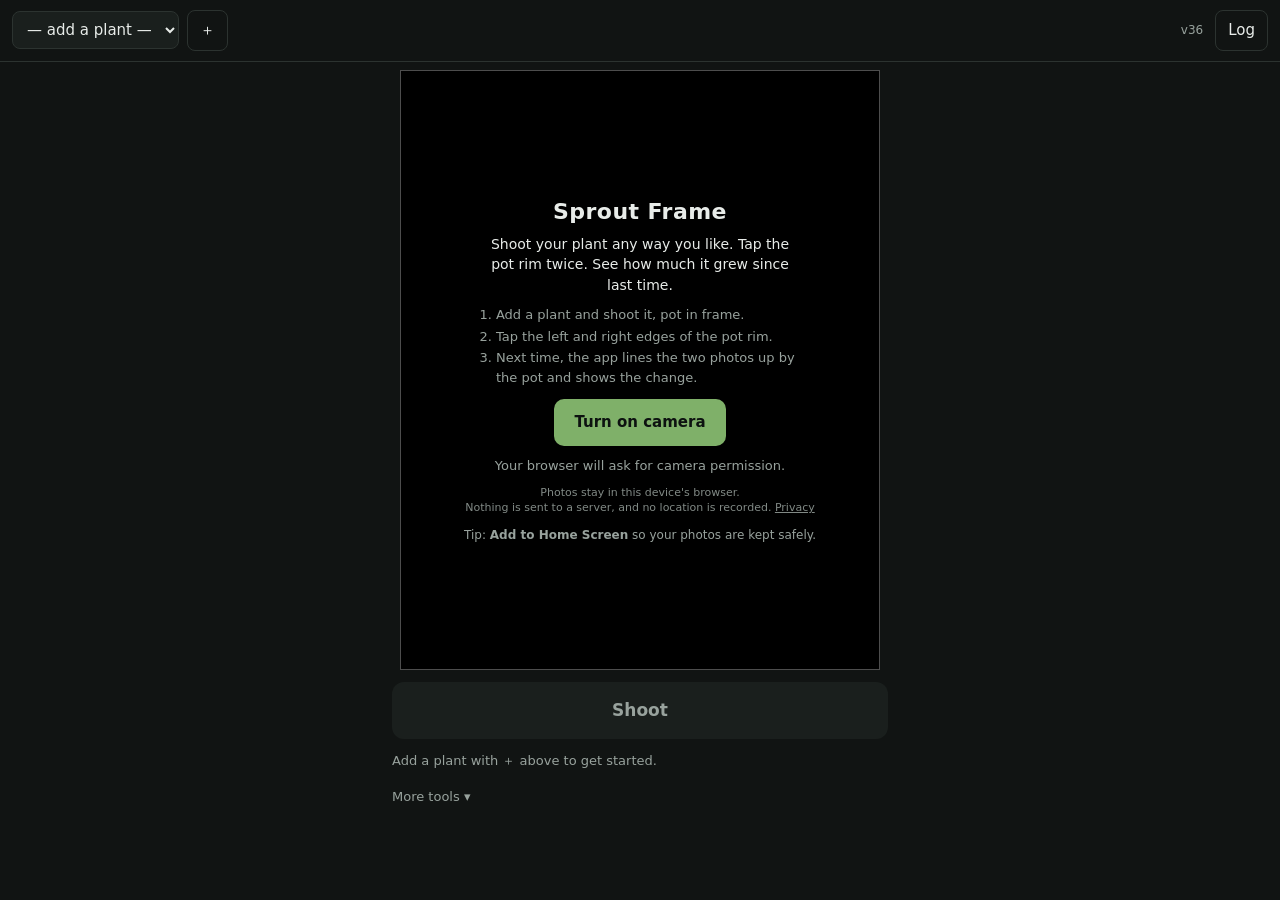
==== index.html @ 45820dde "deploy v36" ====
<!doctype html>
<html lang="en">
<head>
<meta charset="utf-8">
<meta name="viewport" content="width=device-width, initial-scale=1, viewport-fit=cover">
<meta name="theme-color" content="#111413">
<title>Sprout Frame — See your plant grow</title>
<meta name="description" content="Shoot your plant any way you like, tap the pot rim twice, and see how much it grew since last time. Photos stay in your browser.">
<link rel="stylesheet" href="style.css">
<link rel="manifest" href="manifest.webmanifest">
<link rel="icon" href="icons/favicon-32.png" sizes="32x32" type="image/png">
<link rel="apple-touch-icon" href="icons/apple-touch-icon.png">
<meta name="apple-mobile-web-app-capable" content="yes">
<meta name="apple-mobile-web-app-status-bar-style" content="black-translucent">
<meta name="apple-mobile-web-app-title" content="Sprout Frame">
</head>
<body>

<!-- 옛 주소(workers.dev)에서만 보이는 이사 안내. 사진은 주소(오리진)마다 따로 저장되므로 옛 주소에서 내보내야 한다. -->
<div id="moved" class="moved" hidden>
  Ghost Cam is now <b>Sprout Frame</b> at <a href="https://altair-research.github.io/sprout-frame/">altair-research.github.io/sprout-frame</a>.
  Your photos here don't move by themselves — open <b>Log → Export all (ZIP)</b> first.
</div>
<header class="bar">
  <select id="plantSelect" aria-label="Choose plant"></select>
  <button id="addPlant" class="ghost-btn" title="Add plant">＋</button>
  <span class="spacer"></span>
  <!-- 버전은 항상 보이는 헤더에. 첫 화면 소개 안에 넣었더니 무대가 작은 폰에서 위가 잘려 안 보였다(2026-09-17). -->
  <span id="ver" class="ver"></span>
  <button id="galleryBtn" class="ghost-btn">Log</button>
</header>

<main id="camera">
  <!-- 컷 목록. 기본은 하나(Side). 더 필요하면 ＋. 고른 컷을 한 번 더 누르면 이름 바꾸기/빼기. -->
  <div id="views" class="views"></div>
  <div id="stage" class="stage">
    <video id="video" playsinline autoplay muted></video>
    <img id="ghost" alt="" hidden>
    <div id="grid" class="grid" hidden></div>
    <svg id="liveRim" class="msvg live" viewBox="0 0 1280 1600" preserveAspectRatio="none" hidden></svg>
    <div id="match" class="match" hidden></div>
    <div id="tilt" class="tilt" hidden></div>
    <div id="flash" class="flash"></div>
    <div id="stageMsg" class="stage-msg">
      <!-- 처음 여는 사람은 이게 뭔지, 왜 카메라가 필요한지를 여기서 읽고 버튼을 누른다.
           별도 랜딩 페이지를 만들지 않는다 — 파일·캐시 목록·PWA 시작 URL이 늘어날 뿐이고,
           설명은 버튼 위 몇 줄이면 충분하다. 카메라가 켜지면 이 블록은 사라진다. -->
      <div class="intro" id="intro">
        <h1>Sprout Frame</h1>
        <p class="lead">Shoot your plant any way you like. Tap the pot rim twice. See how much it grew since last time.</p>
        <ol class="steps">
          <li>Add a plant and shoot it, pot in frame.</li>
          <li>Tap the left and right edges of the pot rim.</li>
          <li>Next time, the app lines the two photos up by the pot and shows the change.</li>
        </ol>
      </div>
      <button id="startBtn" class="primary">Turn on camera</button>
      <p class="hint" id="introHint">Your browser will ask for camera permission.</p>
      <p class="privacy" id="introPrivacy">Photos stay in this device's browser.<br>Nothing is sent to a server, and no location is recorded.
        <a href="privacy.html">Privacy</a></p>
      <!-- 아이폰 사파리는 홈 화면에 설치하지 않은 사이트의 저장 데이터를 7일 뒤 지울 수 있다. 사진이 전부 브라우저 안에
           있으므로, 설치 안내는 기능 설명이 아니라 데이터 보호다. 이미 설치해 연 경우(standalone)는 숨긴다. -->
      <p class="hint install-tip" id="installTip">Tip: <b>Add to Home Screen</b> so your photos are kept safely.</p>
    </div>
  </div>

  <div class="controls">
    <button id="shutter" class="shutter" disabled>Shoot</button>
    <p id="status" class="status"></p>
    <!-- 매번 쓰는 건 식물·카메라·Shoot 셋뿐이다. 나머지는 접어 둔다 — "너무 복잡하다"(2026-09-23 실사용). -->
    <button id="moreBtn" class="more">More tools ▾</button>
    <div id="adv" class="adv" hidden>
      <label class="row">
        <span>Ghost <b id="opacityVal">40%</b></span>
        <input id="opacity" type="range" min="0" max="100" value="40">
      </label>
      <div class="row btns">
        <button id="autoBtn" class="chip">Auto-shoot: on</button>
        <button id="ghostBtn" class="chip on">Ghost: on</button>
        <button id="modeBtn" class="chip" data-mode="normal">Mode: Overlay</button>
        <button id="gridBtn" class="chip">Grid on</button>
        <button id="flipBtn" class="chip">Flip camera</button>
        <button id="restartBtn" class="chip">Restart camera</button>
        <!-- 쓰지 않는 빈 요소. v32 이하의 옛 JS가 캐시에서 나와 이 새 HTML과 섞이는 첫 실행에 멈추지 않게 남겨 둔다
             (v33부터 페이지도 캐시 우선이라 이런 섞임은 다시 안 생긴다). v35쯤 지워도 된다. -->
        <input id="ghostFile" type="file" hidden>
      </div>
    </div>
  </div>
</main>

<!-- 촬영 직후. 여기서 화분 테두리 양끝을 탭한다 — 이게 이 앱의 핵심 동작이다(PROJECT.md §9).
     꼭대기까지 탭하면 키가 나온다. 탭 없이 Save도 된다(그 사진은 비교에서 빠진다). -->
<section id="review" class="sheet" hidden>
  <div id="reviewStage" class="stage">
    <img id="reviewImg" alt="Just taken">
    <img id="reviewGhost" alt="" hidden>
    <svg id="reviewSvg" class="msvg" viewBox="0 0 1280 1600"></svg>
    <div id="reviewLayer" class="mark"></div>
  </div>
  <p id="reviewHint" class="hint"></p>
  <div class="row btns">
    <button id="compareBtn" class="chip">Ghost</button>
    <button id="rimUndo" class="chip" disabled>Undo tap</button>
    <button id="shareBtn" class="chip">Share</button>
    <button id="retakeBtn" class="chip">Retake</button>
    <button id="saveBtn" class="primary">Save</button>
  </div>
</section>

<!-- 지난 사진과 비교. 지난 사진을 화분 크기·위치·기울기에 맞춰 변형해 지금 사진 위에 놓고, 슬라이더로 가른다. -->
<section id="compare" class="sheet" hidden>
  <div class="bar">
    <h2 id="compareTitle">Then vs now</h2>
    <span class="spacer"></span>
    <button id="compareClose" class="ghost-btn">Close</button>
  </div>
  <div id="compareStage" class="stage">
    <img id="compareNow" alt="Now">
    <img id="compareThen" alt="Then">
    <div id="wipeLine" class="wipe-line"></div>
    <span id="labelThen" class="tag left"></span>
    <span id="labelNow" class="tag right"></span>
  </div>
  <label class="row">
    <span>Wipe</span>
    <input id="wipe" type="range" min="0" max="100" value="50">
  </label>
  <p id="compareInfo" class="hint"></p>
  <div class="row btns">
    <button id="compareMode" class="chip">Mode: Wipe</button>
    <button id="angleBtn" class="chip">Fix angle (2 more taps)</button>
    <button id="alignedBtn" class="chip">Save now-photo in then-frame</button>
  </div>
</section>

<section id="gallery" class="sheet" hidden>
  <div class="bar">
    <h2 id="galleryTitle">Log</h2>
    <span class="spacer"></span>
    <button id="galleryClose" class="ghost-btn">Close</button>
  </div>
  <div id="galleryViews" class="views"></div>
  <div class="row btns">
    <button id="stripBtn" class="chip">Side by side (JPEG)</button>
    <button id="exportAll" class="chip">Export all (ZIP)</button>
    <button id="importBtn" class="chip">Import (ZIP)</button>
    <input id="importFile" type="file" accept=".zip,application/zip" hidden>
    <button id="potBtn" class="chip">Pot: — cm</button>
    <label class="chip check"><input id="autoSave" type="checkbox"> Also download each shot</label>
  </div>
  <p id="storageInfo" class="hint"></p>
  <div id="growth" class="growth" hidden></div>
  <div id="shots" class="shots"></div>
</section>

<!-- 지난 사진의 테두리·꼭대기를 나중에 (다시) 찍는 화면. -->
<section id="measure" class="sheet" hidden>
  <div class="bar">
    <h2 id="measureTitle">Mark pot rim</h2>
    <span class="spacer"></span>
    <button id="measureClose" class="ghost-btn">Cancel</button>
  </div>
  <div id="measureStage" class="stage">
    <img id="measureImg" alt="">
    <svg id="measureSvg" class="msvg" viewBox="0 0 1280 1600"></svg>
    <div id="measureLayer" class="mark"></div>
  </div>
  <p id="measureHint" class="hint"></p>
  <div class="row btns">
    <button id="measureUndo" class="chip">Undo tap</button>
    <button id="measureSave" class="primary" disabled>Save</button>
  </div>
</section>

<canvas id="canvas" hidden></canvas>
<script src="version.js"></script>
<script src="app.js" type="module"></script>
</body>
</html>
---- style.css ----
:root{
  --bg:#111413;
  --panel:#1a1f1d;
  --line:#2c3330;
  --fg:#e8ece9;
  --dim:#98a29d;
  --accent:#7fb069;
  --warn:#e0a458;
}
*{box-sizing:border-box}
html,body{height:100%}
body{
  margin:0; background:var(--bg); color:var(--fg);
  font:15px/1.5 system-ui,-apple-system,"Segoe UI","Malgun Gothic",sans-serif;
  display:flex; flex-direction:column;
  -webkit-tap-highlight-color:transparent;
}
.bar{
  display:flex; align-items:center; gap:8px;
  padding:10px 12px; border-bottom:1px solid var(--line);
}
.spacer{flex:1}
h2{font-size:16px;margin:0}

select{
  background:var(--panel); color:var(--fg); border:1px solid var(--line);
  border-radius:8px; padding:8px 10px; font:inherit; max-width:55vw;
}
button{font:inherit; cursor:pointer}
.ghost-btn{
  background:transparent; color:var(--fg); border:1px solid var(--line);
  border-radius:8px; padding:8px 12px;
}
.chip{
  background:var(--panel); color:var(--fg); border:1px solid var(--line);
  border-radius:999px; padding:8px 14px;
}
.chip.on{border-color:var(--accent); color:var(--accent)}
.primary{
  background:var(--accent); color:#0d1210; border:0;
  border-radius:10px; padding:12px 20px; font-weight:600;
}

main{flex:1; display:flex; flex-direction:column; min-height:0}

/* 촬영 프레임 — 출력과 같은 4:5 비율. 여기 보이는 만큼이 그대로 저장된다. */
/* 높이는 flex가 정하고(남는 만큼), 폭은 aspect-ratio가 높이에서 역산한다.
   예전엔 width:min(100%, 70svh×4/5)로 잡았는데, 샷 리스트 한 줄이 들어오자 폰(375×812)에서
   42px가 넘쳐 셔터가 접혔다(2026-09-17). 이 방식이면 위아래 요소가 늘어도 무대가 알아서 줄고,
   width:100% + max-height 조합처럼 비율이 깨지는 일도 없다(실측 0.800 유지).
   비율 4:5는 app.js의 TARGET_W/TARGET_H와 반드시 같아야 한다. */
/* 높이를 '화면 폭 기준 4:5'로 정해 두고, 자리가 모자라면 flex가 줄인다. 폭은 aspect-ratio가 높이에서 역산.
   flex:1로 늘리는 방식은 도구를 접어 자리가 남을 때 max-width에 걸려 비율이 0.635로 깨졌다(2026-09-23 실측). */
#camera .stage{
  position:relative; aspect-ratio:4/5;
  height:calc(min(100vw, 480px) * 5 / 4);
  flex:0 1 auto; min-height:0; width:auto; max-width:100%;
  margin:0 auto; background:#000; overflow:hidden;
  align-self:center;
}
/* 리뷰 시트의 무대는 flex 안이 아니므로 예전 방식 그대로 */
.sheet .stage{
  position:relative; aspect-ratio:4/5;
  width:min(100%, calc(60svh * 4 / 5));
  margin:0 auto; background:#000; overflow:hidden; flex:none;
}
.stage video,.stage img{
  position:absolute; inset:0; width:100%; height:100%;
  object-fit:cover; display:block;
}
#ghost{pointer-events:none}
#ghost.difference{mix-blend-mode:difference; opacity:1 !important}

.grid{position:absolute; inset:0; pointer-events:none;
  background:
    linear-gradient(to right,transparent calc(33.333% - 1px),rgba(255,255,255,.35) 33.333%,transparent calc(33.333% + 1px)),
    linear-gradient(to right,transparent calc(66.666% - 1px),rgba(255,255,255,.35) 66.666%,transparent calc(66.666% + 1px)),
    linear-gradient(to bottom,transparent calc(33.333% - 1px),rgba(255,255,255,.35) 33.333%,transparent calc(33.333% + 1px)),
    linear-gradient(to bottom,transparent calc(66.666% - 1px),rgba(255,255,255,.35) 66.666%,transparent calc(66.666% + 1px));
}
/* 소개가 무대보다 길면 위아래가 잘리지 않고 스크롤되게. safe center = 넘칠 땐 위에서부터. */
.stage-msg{
  position:absolute; inset:0; display:flex; flex-direction:column;
  align-items:center; justify-content:center; justify-content:safe center;
  gap:10px; text-align:center; padding:16px; overflow-y:auto;
}
.stage-msg[hidden]{display:none}

.controls{padding:12px; display:flex; flex-direction:column; gap:12px}
.row{display:flex; align-items:center; gap:10px}
.row span{white-space:nowrap; color:var(--dim); font-size:13px}
.row b{color:var(--fg)}
.btns{flex-wrap:wrap}
input[type=range]{flex:1; accent-color:var(--accent)}
.shutter{
  width:100%; padding:16px; border:0; border-radius:12px;
  background:var(--accent); color:#0d1210; font-weight:700; font-size:17px;
}
.shutter:disabled{background:var(--panel); color:var(--dim)}
.status{margin:0; font-size:13px; color:var(--dim); min-height:1.5em; white-space:pre-line}
.status.warn{color:var(--warn)}
.hint{margin:0; font-size:13px; color:var(--dim)}

.sheet{
  position:fixed; inset:0; background:var(--bg); z-index:10;
  overflow:auto; padding:12px; display:flex; flex-direction:column; gap:12px;
}
.sheet[hidden]{display:none}

.shots{display:grid; grid-template-columns:repeat(auto-fill,minmax(140px,1fr)); gap:12px}
.shot{background:var(--panel); border:1px solid var(--line); border-radius:10px; overflow:hidden}
.shot img{width:100%; aspect-ratio:4/5; object-fit:cover; display:block; background:#000}
.shot .meta{padding:8px; font-size:12px; color:var(--dim)}
.shot .acts{display:flex; flex-wrap:wrap; gap:4px; padding:0 8px 8px}
.shot .acts button{flex:1 1 30%; font-size:12px; padding:6px 0; background:transparent;
  color:var(--fg); border:1px solid var(--line); border-radius:6px}
.shot.is-ref{border-color:var(--accent)}

@media (min-width:900px){
  #camera .stage{max-width:480px}
  .sheet .stage{width:min(480px, calc(60svh * 4 / 5))}
  .controls{max-width:520px; margin:0 auto; width:100%}
}

/* 갤러리의 체크박스형 chip. 버튼과 같은 높이로 보이게만 맞춘다. */
.chip.check{ display:inline-flex; align-items:center; gap:.4em; cursor:pointer; }
.chip.check input{ margin:0; }

/* 첫 화면 소개. 4:5 무대 안에 폰(375px)에서도 다 들어가야 하므로 글자를 작게 잡는다. */
.intro{max-width:34ch}
.intro h1{margin:0 0 6px; font-size:22px; letter-spacing:.02em}
.intro .lead{margin:0 0 10px; font-size:14px; line-height:1.45; word-break:keep-all}
.intro .steps{margin:0; padding-left:1.4em; text-align:left; font-size:13px; line-height:1.5; color:var(--dim)}
.intro .steps li{margin:2px 0}
.privacy{margin:0; font-size:11px; line-height:1.4; color:var(--dim); opacity:.85}

/* 샷 리스트 chip. 무대 위 한 줄. 오늘 찍은 컷은 .done */
.views{display:flex; gap:6px; padding:8px 12px 0; overflow-x:auto; scrollbar-width:none}
.views::-webkit-scrollbar{display:none}
.chip.view{padding:6px 12px; font-size:13px; white-space:nowrap; flex:none}
.chip.view.done{color:var(--accent)}
.chip.view.done:not(.on){border-color:var(--line)}
.chip.view.add{padding:6px 10px; color:var(--dim)}

/* 탭 층. 테두리 양끝·꼭대기 탭을 받는다. */
.mark{position:absolute; inset:0; cursor:crosshair; touch-action:none}
.mark[hidden]{display:none}
.mark i{position:absolute; width:14px; height:14px; margin:-7px 0 0 -7px; border-radius:50%;
  background:var(--accent); box-shadow:0 0 0 2px #000}

/* 키 재기 오버레이. viewBox가 저장 픽셀(1280×1600)이라 좌표를 그대로 쓴다. */
.msvg{position:absolute; inset:0; width:100%; height:100%; pointer-events:none}
.msvg circle{fill:var(--accent); stroke:#000; stroke-width:4}
.msvg circle.fixed{fill:var(--dim)}
.msvg line{stroke:var(--accent); stroke-width:8; stroke-linecap:round}
.msvg line.h{stroke:#fff; stroke-dasharray:24 16}
.msvg text{fill:#fff; font:bold 60px system-ui,sans-serif; paint-order:stroke; stroke:#000; stroke-width:10}

/* 성장 그래프. 갤러리 맨 위. 값이 하나면 점만 찍힌다. */
.growth{background:var(--panel); border:1px solid var(--line); border-radius:10px; padding:10px 12px}
.growth[hidden]{display:none}
.growth .sum{margin:0 0 6px; font-size:13px}
.growth .sum b{color:var(--accent)}
.growth svg{display:block; width:100%; height:auto}
.growth polyline{fill:none; stroke:var(--accent); stroke-width:2}
.growth circle{fill:var(--accent)}
.growth text{fill:var(--dim); font-size:11px}


.ver{font-size:12px; color:var(--dim); margin-right:4px; white-space:nowrap}

/* 비교 화면. 지난 사진(then)이 지금 사진 위에 놓이고 clip-path로 갈린다. */
#compareStage img{position:absolute; inset:0; width:100%; height:100%; object-fit:cover}
#compareThen{clip-path:inset(0 50% 0 0)}
#compareThen.fade{clip-path:none}
.wipe-line{position:absolute; top:0; bottom:0; left:50%; width:2px; margin-left:-1px;
  background:var(--accent); box-shadow:0 0 0 1px rgba(0,0,0,.5); pointer-events:none}
.wipe-line[hidden]{display:none}
.tag{position:absolute; top:8px; padding:3px 8px; border-radius:6px; font-size:12px;
  background:rgba(0,0,0,.6); color:#fff; pointer-events:none}
.tag.left{left:8px} .tag.right{right:8px}
.shot .meta i{color:var(--warn); font-style:normal}

/* 접힌 도구들. More tools를 누르면 펼친다. */
.more{background:transparent; border:0; color:var(--dim); font-size:13px; padding:4px 0; text-align:left; align-self:flex-start}
.adv{display:flex; flex-direction:column; gap:12px}
.adv[hidden]{display:none}
.views[hidden]{display:none}

/* 기울기 과녁. 점을 가운데 원(±1°)에 넣는다. 점선 원은 ±3°. */
/* 과녁 위치는 글자 길이와 무관하게 고정. 전에는 캡션이 길어지면(초록일 때 "✓ tilt · line up…") 컨테이너가 넓어지며
   원이 왼쪽으로 밀렸다(2026-09-23 사용자). 캡션은 원 아래에 절대 위치로, 오른쪽 끝을 원에 맞춘다. */
.tilt{position:absolute; top:8px; right:8px; width:84px; pointer-events:none}
.tilt[hidden]{display:none}
.tilt .pad{position:relative; width:84px; height:84px; border-radius:50%; background:rgba(0,0,0,.45); box-shadow:inset 0 0 0 2px rgba(255,255,255,.35)}
.tilt .pad[hidden]{display:none}
.tilt .ring{position:absolute; left:50%; top:50%; border-radius:50%; transform:translate(-50%,-50%)}
/* 크기는 app.js의 d/(d+3) 식에서 역산: 0.5°에서 점 중심이 4.7px 이동 + 점 반지름 5 = 9.7 → 안쪽 반지름 10(지름 24, 테두리 2).
   2°에서 13.2+5 = 18 → 점선 지름 36. 처음엔 지름 20으로 잡아 점이 반쯤 걸친 채 초록이 떴다(검증 스크린샷). */
.tilt .ring{box-sizing:border-box}
.tilt .ring.near{width:38px; height:38px; border:1.5px dashed rgba(255,255,255,.55)}
.tilt .ring.ok{width:24px; height:24px; border:2px solid #fff}
.tilt .dot{position:absolute; left:50%; top:50%; width:10px; height:10px; margin:-5px 0 0 -5px; border-radius:50%;
  background:#fff; box-shadow:0 0 0 2px #000; transition:transform .06s linear}
.tilt.near .dot{background:var(--warn)}
.tilt.ok .dot{background:var(--accent)}
.tilt.ok .pad{box-shadow:inset 0 0 0 3px var(--accent)}
.tilt .cap{position:absolute; top:88px; right:0; white-space:nowrap; font-size:11px; color:#fff; background:rgba(0,0,0,.55); padding:1px 7px; border-radius:999px}
.tilt .pad[hidden] + .cap{top:0}
.tilt.ok .cap{background:var(--accent); color:#0d1210; font-weight:700}

/* 화면 전체 일치도. 무대 왼쪽 위. 문턱(0.7) 이상이면 초록. */
.match{position:absolute; top:8px; left:8px; padding:3px 9px; border-radius:999px; font-size:12px; font-weight:600;
  background:rgba(0,0,0,.55); color:#fff; pointer-events:none}
.match.good{background:var(--accent); color:#0d1210; box-shadow:0 0 0 2px #0d1210}
.match[hidden]{display:none}
/* 지난번 테두리 선. 화분 입구를 여기에 맞춘다. */
.msvg.live[hidden]{display:none}
.msvg.live line{stroke:#fff; stroke-width:6; stroke-dasharray:28 18; stroke-linecap:round; filter:drop-shadow(0 0 3px #000)}
.msvg.live circle{fill:none; stroke:#fff; stroke-width:5; filter:drop-shadow(0 0 3px #000)}

/* 자동 촬영 1초: Shoot 버튼이 왼쪽부터 차오른다(--p 0~1). */
.shutter.holding{background:linear-gradient(90deg, #cfe8c0 calc(var(--p,0) * 100%), var(--accent) 0); transition:none}
/* 찍히는 순간 번쩍 */
.flash{position:absolute; inset:0; background:#fff; opacity:0; pointer-events:none}
.flash.on{animation:flash .35s ease-out}
@keyframes flash{from{opacity:.85} to{opacity:0}}

/* 이사 안내(옛 주소 전용) */
.moved{background:var(--warn); color:#0d1210; font-size:13px; line-height:1.4; padding:8px 12px}
.moved a{color:#0d1210; font-weight:700}
.moved[hidden]{display:none}
.privacy a{color:var(--dim)}
.install-tip{font-size:12px}
.install-tip[hidden]{display:none}
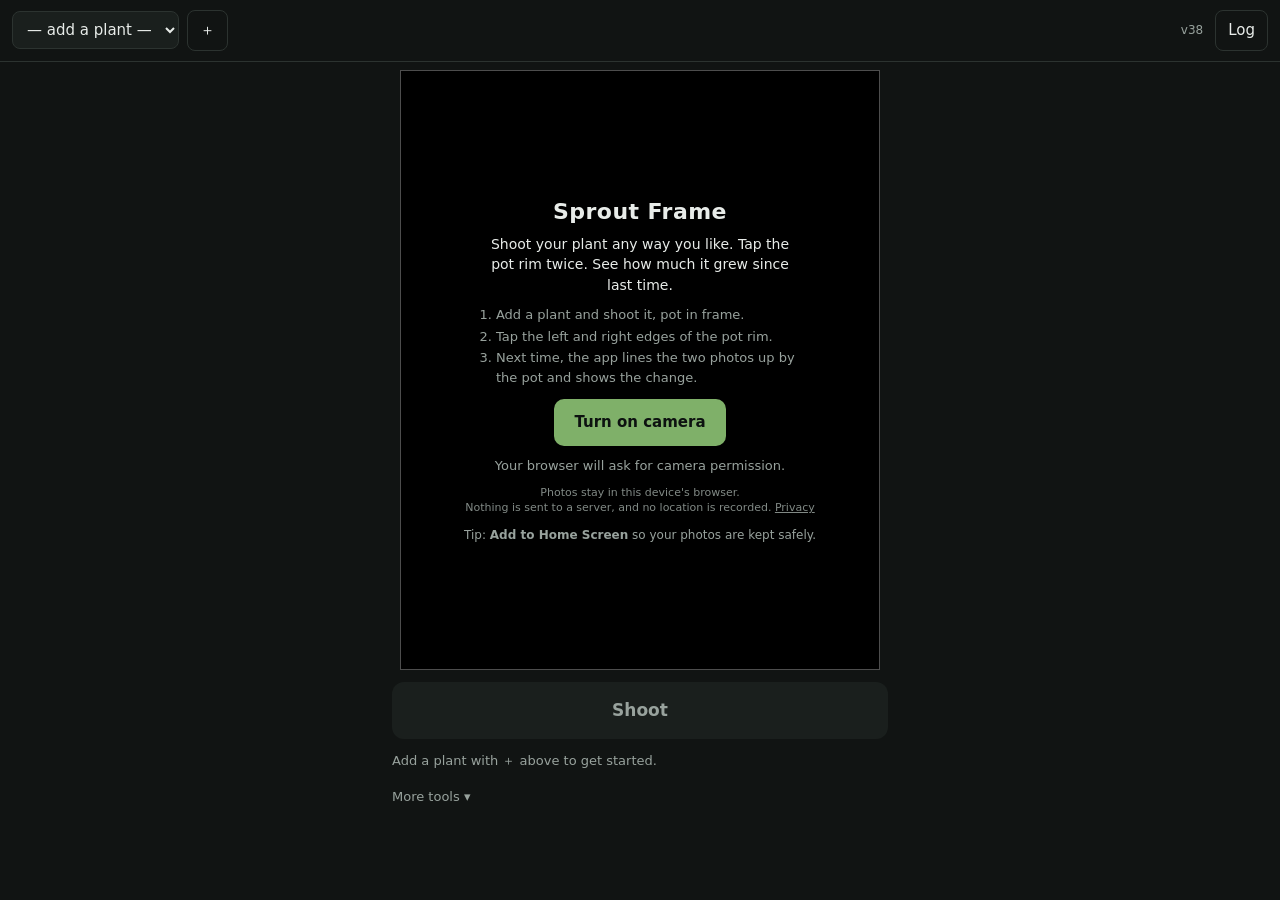
==== commit 503f3c28: "deploy v38" ====
--- a/index.html
+++ b/index.html
@@ -18,8 +18,9 @@
 
 <!-- 옛 주소(workers.dev)에서만 보이는 이사 안내. 사진은 주소(오리진)마다 따로 저장되므로 옛 주소에서 내보내야 한다. -->
 <div id="moved" class="moved" hidden>
-  Ghost Cam is now <b>Sprout Frame</b> at <a href="https://altair-research.github.io/sprout-frame/">altair-research.github.io/sprout-frame</a>.
-  Your photos here don't move by themselves — open <b>Log → Export all (ZIP)</b> first.
+  <b>This is the OLD address.</b> The app is now <b>Sprout Frame</b>:
+  <a href="https://altair-research.github.io/sprout-frame/">open the new address →</a><br>
+  To move your photos: here <b>Log → Export all</b>, then on the new address <b>Log → Import</b>.
 </div>
 <header class="bar">
   <select id="plantSelect" aria-label="Choose plant"></select>
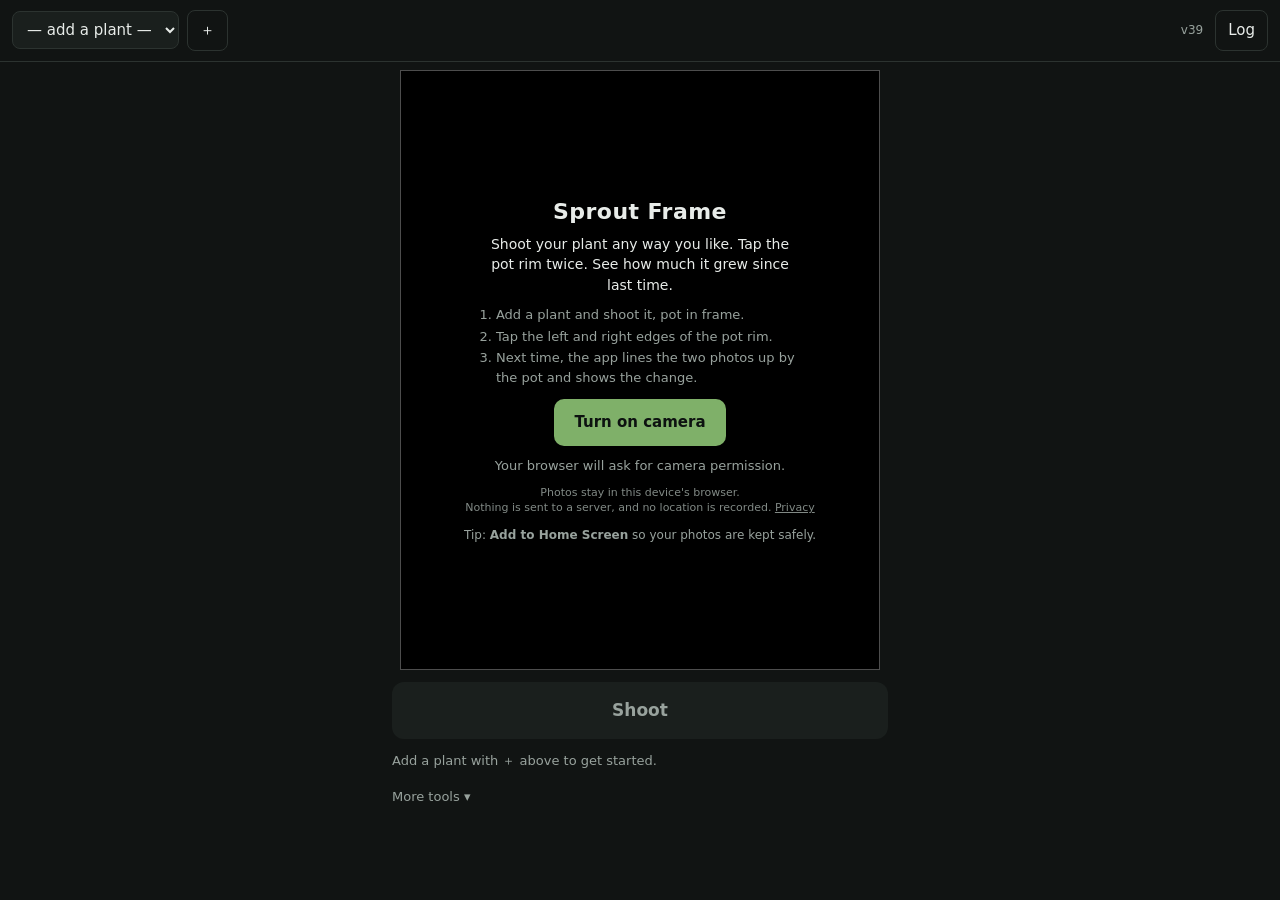
==== commit 5da359f3: "deploy v39" ====
--- a/index.html
+++ b/index.html
@@ -147,6 +147,7 @@
     <button id="exportAll" class="chip">Export all (ZIP)</button>
     <button id="importBtn" class="chip">Import (ZIP)</button>
     <input id="importFile" type="file" accept=".zip,application/zip" hidden>
+    <button id="renameBtn" class="chip">Rename plant</button>
     <button id="potBtn" class="chip">Pot: — cm</button>
     <label class="chip check"><input id="autoSave" type="checkbox"> Also download each shot</label>
   </div>
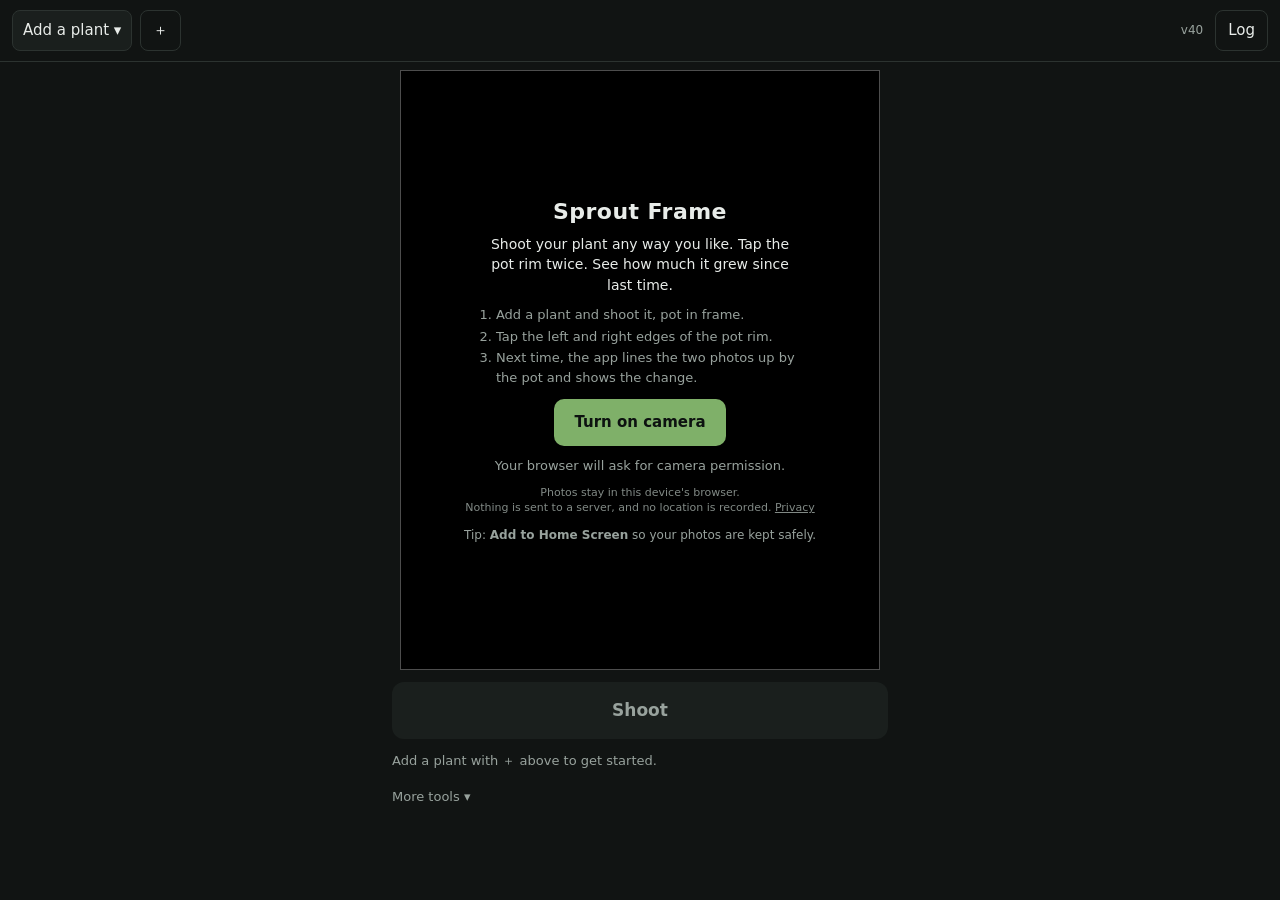
==== commit 6f77d6d2: "deploy v40" ====
--- a/index.html
+++ b/index.html
@@ -23,7 +23,8 @@
   To move your photos: here <b>Log → Export all</b>, then on the new address <b>Log → Import</b>.
 </div>
 <header class="bar">
-  <select id="plantSelect" aria-label="Choose plant"></select>
+  <!-- 이름만 있는 드롭다운이었다. 식물이 늘자 이름만으로는 어느 화분인지 헷갈린다(2026-09-25 사용자) → 사진 격자에서 고른다. -->
+  <button id="plantBtn" class="plant-btn" aria-label="Choose plant"><span id="plantName"></span> ▾</button>
   <button id="addPlant" class="ghost-btn" title="Add plant">＋</button>
   <span class="spacer"></span>
   <!-- 버전은 항상 보이는 헤더에. 첫 화면 소개 안에 넣었더니 무대가 작은 폰에서 위가 잘려 안 보였다(2026-09-17). -->
@@ -156,6 +157,30 @@
   <div id="shots" class="shots"></div>
 </section>
 
+<!-- 식물 고르기. 식물마다 가장 최근 사진을 붙여 보여 준다. 순서는 만든 순서로 고정 — 최근 찍은 순으로 하면
+     찍을 때마다 자리가 바뀌어 "늘 거기 있던 그 칸"으로 찾을 수가 없다. -->
+<section id="picker" class="sheet" hidden>
+  <div class="bar">
+    <h2>Plants</h2>
+    <span class="spacer"></span>
+    <button id="labelsBtn" class="ghost-btn">QR labels</button>
+    <button id="pickerClose" class="ghost-btn">Close</button>
+  </div>
+  <div id="plantGrid" class="shots"></div>
+</section>
+
+<!-- 인쇄용 QR 라벨. 라벨 내용은 이 앱 주소 + 식물 태그 → 폰 기본 카메라로 찍어도 그 식물로 열린다(아이폰 포함). -->
+<section id="labels" class="sheet" hidden>
+  <div class="bar">
+    <h2>QR labels</h2>
+    <span class="spacer"></span>
+    <button id="printBtn" class="ghost-btn">Print</button>
+    <button id="labelsClose" class="ghost-btn">Close</button>
+  </div>
+  <p id="labelsHint" class="hint"></p>
+  <div id="labelGrid" class="labels"></div>
+</section>
+
 <!-- 지난 사진의 테두리·꼭대기를 나중에 (다시) 찍는 화면. -->
 <section id="measure" class="sheet" hidden>
   <div class="bar">
--- a/style.css
+++ b/style.css
@@ -27,6 +27,11 @@
   border-radius:8px; padding:8px 10px; font:inherit; max-width:55vw;
 }
 button{font:inherit; cursor:pointer}
+.plant-btn{
+  background:var(--panel); color:var(--fg); border:1px solid var(--line);
+  border-radius:8px; padding:8px 10px; max-width:55vw;
+  white-space:nowrap; overflow:hidden; text-overflow:ellipsis;
+}
 .ghost-btn{
   background:transparent; color:var(--fg); border:1px solid var(--line);
   border-radius:8px; padding:8px 12px;
@@ -115,6 +120,26 @@
 .shot .acts button{flex:1 1 30%; font-size:12px; padding:6px 0; background:transparent;
   color:var(--fg); border:1px solid var(--line); border-radius:6px}
 .shot.is-ref{border-color:var(--accent)}
+
+/* 식물 고르기 */
+.shot.pick{cursor:pointer; text-align:left; padding:0; color:var(--fg); font:inherit}
+.shot.pick.on{border-color:var(--accent)}
+.shot.pick .name{padding:8px 8px 0; font-weight:600; overflow:hidden; text-overflow:ellipsis; white-space:nowrap}
+.shot.pick .noimg{width:100%; aspect-ratio:4/5; display:grid; place-items:center; background:#000; color:var(--dim); font-size:28px}
+
+/* QR 라벨 — 크기는 mm로 고정해 인쇄 배율 100%면 실제 3cm가 나온다.
+   3cm의 근거: 버전 4(33칸+여백 8칸=41칸)라 한 칸이 약 0.73mm. 폰으로 식물 전체를 담는 거리(40~60cm)에서
+   2560px 폭 영상이면 한 칸이 3px 안팎 — 인식에 필요한 최소(2~3px)를 겨우 넘긴다. 더 작게 하면 가까이 가야 읽힌다. */
+.labels{display:flex; flex-wrap:wrap; gap:6mm; background:#fff; padding:6mm; border-radius:8px}
+.label{width:30mm; color:#000; text-align:center; font-size:9pt; line-height:1.2; break-inside:avoid}
+.label svg{width:30mm; height:30mm; display:block}
+.label .name{margin-top:1mm; overflow-wrap:anywhere}
+@media print{
+  body > *:not(#labels){display:none !important}
+  #labels{position:static; padding:0; background:#fff}
+  #labels > :not(.labels){display:none}
+  .labels{padding:0}
+}
 
 @media (min-width:900px){
   #camera .stage{max-width:480px}
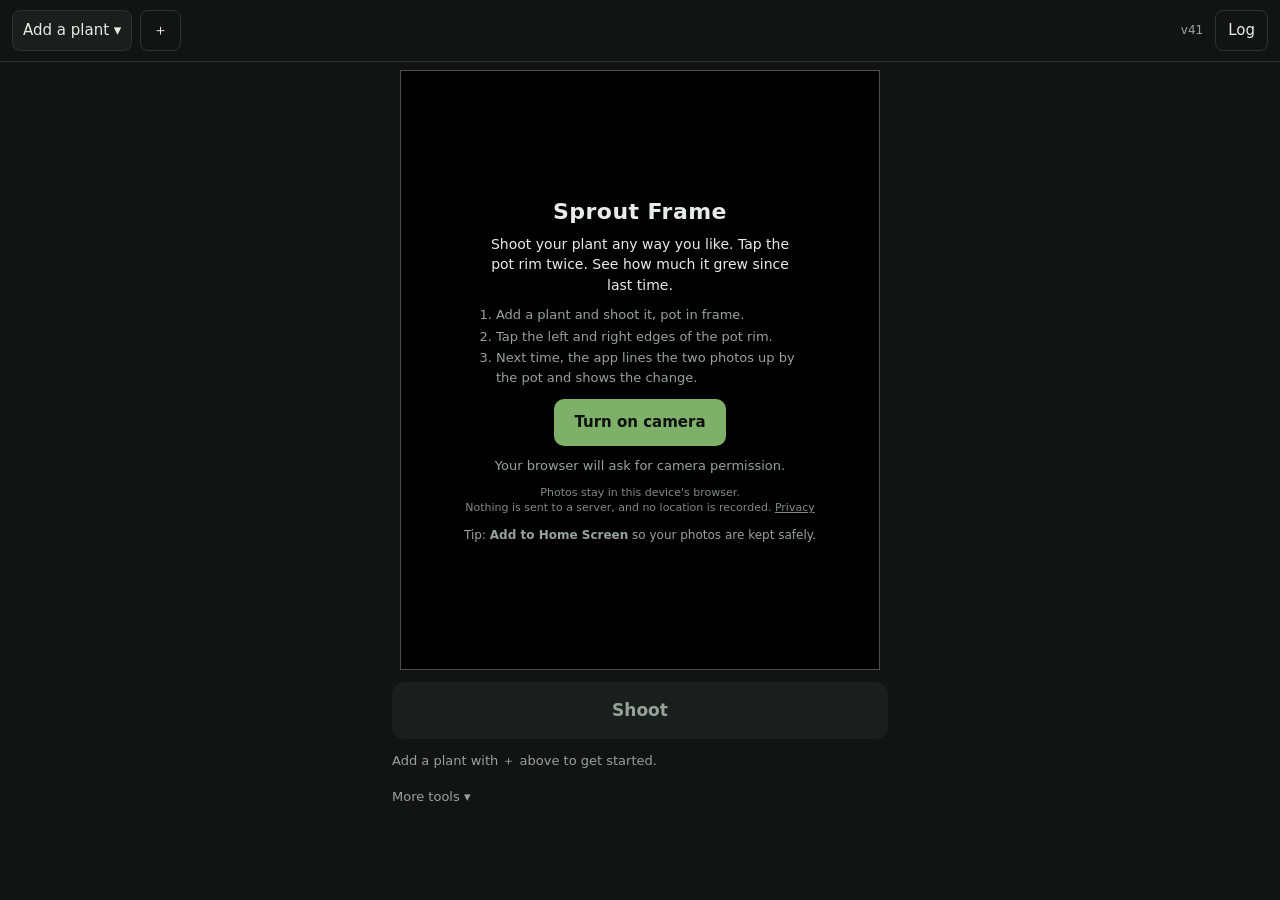
==== commit 513d5ac0: "deploy v41" ====
--- a/index.html
+++ b/index.html
@@ -43,6 +43,8 @@
     <div id="match" class="match" hidden></div>
     <div id="tilt" class="tilt" hidden></div>
     <div id="flash" class="flash"></div>
+    <!-- QR 라벨로 식물이 바뀌었을 때 크게 알린다. 아래 상태 줄 한 줄로는 바뀐 줄 모르고 찍는다. -->
+    <div id="plantToast" class="plant-toast" hidden></div>
     <div id="stageMsg" class="stage-msg">
       <!-- 처음 여는 사람은 이게 뭔지, 왜 카메라가 필요한지를 여기서 읽고 버튼을 누른다.
            별도 랜딩 페이지를 만들지 않는다 — 파일·캐시 목록·PWA 시작 URL이 늘어날 뿐이고,
@@ -174,6 +176,7 @@
   <div class="bar">
     <h2>QR labels</h2>
     <span class="spacer"></span>
+    <button id="blankBtn" class="ghost-btn">Blank labels</button>
     <button id="printBtn" class="ghost-btn">Print</button>
     <button id="labelsClose" class="ghost-btn">Close</button>
   </div>
--- a/style.css
+++ b/style.css
@@ -134,6 +134,14 @@
 .label{width:30mm; color:#000; text-align:center; font-size:9pt; line-height:1.2; break-inside:avoid}
 .label svg{width:30mm; height:30mm; display:block}
 .label .name{margin-top:1mm; overflow-wrap:anywhere}
+.label .name.blank{border-bottom:0.3mm solid #000; height:5mm}   /* 손으로 이름을 적을 자리 */
+.plant-toast{
+  position:absolute; left:50%; top:40%; transform:translate(-50%,-50%); z-index:5;
+  background:rgba(17,20,19,.85); color:var(--fg); border:2px solid var(--accent);
+  border-radius:14px; padding:14px 22px; font-size:22px; font-weight:700; text-align:center;
+  max-width:85%; pointer-events:none;
+}
+.plant-toast[hidden]{display:none}
 @media print{
   body > *:not(#labels){display:none !important}
   #labels{position:static; padding:0; background:#fff}
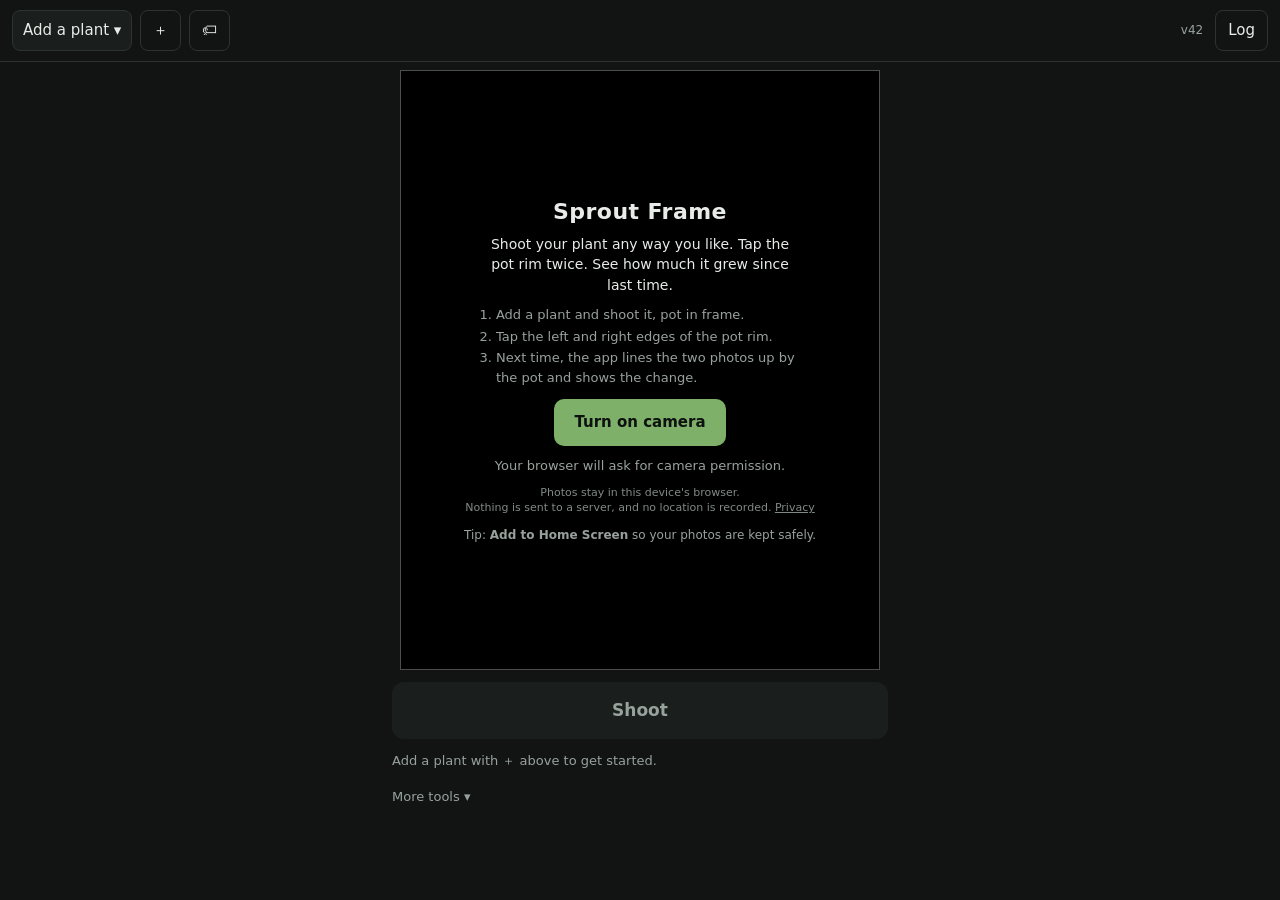
==== commit e047c9c2: "deploy v42" ====
--- a/index.html
+++ b/index.html
@@ -26,6 +26,8 @@
   <!-- 이름만 있는 드롭다운이었다. 식물이 늘자 이름만으로는 어느 화분인지 헷갈린다(2026-09-25 사용자) → 사진 격자에서 고른다. -->
   <button id="plantBtn" class="plant-btn" aria-label="Choose plant"><span id="plantName"></span> ▾</button>
   <button id="addPlant" class="ghost-btn" title="Add plant">＋</button>
+  <!-- 라벨 글씨 읽기(AV01 형식). 누르면 가운데 칸이 뜨고, 라벨을 칸에 맞추면 그 식물로 바뀐다. -->
+  <button id="readBtn" class="ghost-btn" title="Read plant label">🏷</button>
   <span class="spacer"></span>
   <!-- 버전은 항상 보이는 헤더에. 첫 화면 소개 안에 넣었더니 무대가 작은 폰에서 위가 잘려 안 보였다(2026-09-17). -->
   <span id="ver" class="ver"></span>
@@ -45,6 +47,7 @@
     <div id="flash" class="flash"></div>
     <!-- QR 라벨로 식물이 바뀌었을 때 크게 알린다. 아래 상태 줄 한 줄로는 바뀐 줄 모르고 찍는다. -->
     <div id="plantToast" class="plant-toast" hidden></div>
+    <div id="labelBox" class="label-box" hidden><span id="labelBoxMsg">Fit the plant label in this box</span></div>
     <div id="stageMsg" class="stage-msg">
       <!-- 처음 여는 사람은 이게 뭔지, 왜 카메라가 필요한지를 여기서 읽고 버튼을 누른다.
            별도 랜딩 페이지를 만들지 않는다 — 파일·캐시 목록·PWA 시작 URL이 늘어날 뿐이고,
--- a/style.css
+++ b/style.css
@@ -142,6 +142,15 @@
   max-width:85%; pointer-events:none;
 }
 .plant-toast[hidden]{display:none}
+/* 라벨 읽기 칸 — labelread 쪽 LABEL_BOX와 같은 비율(가로 80%, 세로 24%, 위에서 38%) */
+.label-box{
+  position:absolute; left:10%; top:38%; width:80%; height:24%; z-index:4;
+  border:3px dashed var(--accent); border-radius:12px; box-shadow:0 0 0 2000px rgba(0,0,0,.35);
+  display:flex; align-items:flex-end; justify-content:center;
+}
+.label-box span{transform:translateY(calc(100% + 8px)); background:rgba(17,20,19,.85); color:var(--fg);
+  padding:4px 10px; border-radius:8px; font-size:14px; text-align:center}
+.label-box[hidden]{display:none}
 @media print{
   body > *:not(#labels){display:none !important}
   #labels{position:static; padding:0; background:#fff}
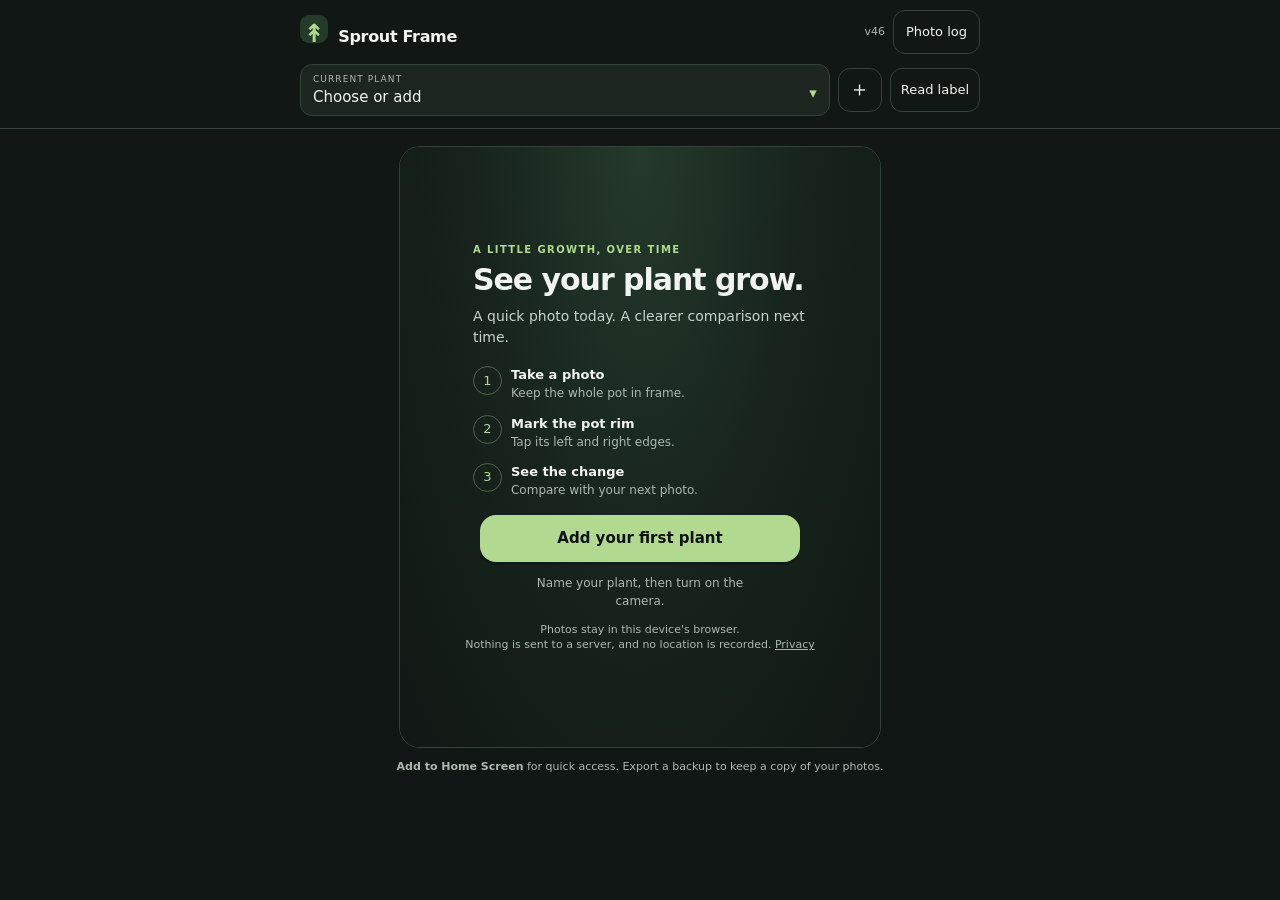
==== commit a86c0601: "deploy v46" ====
--- a/index.html
+++ b/index.html
@@ -22,16 +22,17 @@
   <a href="https://altair-research.github.io/sprout-frame/">open the new address →</a><br>
   To move your photos: here <b>Log → Export all</b>, then on the new address <b>Log → Import</b>.
 </div>
-<header class="bar">
-  <!-- 이름만 있는 드롭다운이었다. 식물이 늘자 이름만으로는 어느 화분인지 헷갈린다(2026-09-25 사용자) → 사진 격자에서 고른다. -->
-  <button id="plantBtn" class="plant-btn" aria-label="Choose plant"><span id="plantName"></span> ▾</button>
-  <button id="addPlant" class="ghost-btn" title="Add plant">＋</button>
-  <!-- 라벨 글씨 읽기(AV01 형식). 누르면 가운데 칸이 뜨고, 라벨을 칸에 맞추면 그 식물로 바뀐다. -->
-  <button id="readBtn" class="ghost-btn" title="Read plant label">🏷</button>
-  <span class="spacer"></span>
-  <!-- 버전은 항상 보이는 헤더에. 첫 화면 소개 안에 넣었더니 무대가 작은 폰에서 위가 잘려 안 보였다(2026-09-17). -->
-  <span id="ver" class="ver"></span>
-  <button id="galleryBtn" class="ghost-btn">Log</button>
+<header class="app-header">
+  <div class="brand-row">
+    <div class="brand"><span class="brand-icon" aria-hidden="true">↟</span> Sprout Frame</div>
+    <span class="spacer"></span><span id="ver" class="ver"></span>
+    <button id="galleryBtn" class="ghost-btn">Photo log</button>
+  </div>
+  <div class="plant-row">
+    <button id="plantBtn" class="plant-btn" aria-label="Choose plant"><span class="field-label">CURRENT PLANT</span><span id="plantName"></span><span aria-hidden="true"> ▾</span></button>
+    <button id="addPlant" class="ghost-btn icon-btn" aria-label="Add plant" title="Add plant">＋</button>
+    <button id="readBtn" class="ghost-btn" aria-pressed="false">Read label</button>
+  </div>
 </header>
 
 <main id="camera">
@@ -53,29 +54,31 @@
            별도 랜딩 페이지를 만들지 않는다 — 파일·캐시 목록·PWA 시작 URL이 늘어날 뿐이고,
            설명은 버튼 위 몇 줄이면 충분하다. 카메라가 켜지면 이 블록은 사라진다. -->
       <div class="intro" id="intro">
-        <h1>Sprout Frame</h1>
-        <p class="lead">Shoot your plant any way you like. Tap the pot rim twice. See how much it grew since last time.</p>
+        <p class="eyebrow">A LITTLE GROWTH, OVER TIME</p>
+        <h1>See your plant grow.</h1>
+        <p class="lead">A quick photo today. A clearer comparison next time.</p>
         <ol class="steps">
-          <li>Add a plant and shoot it, pot in frame.</li>
-          <li>Tap the left and right edges of the pot rim.</li>
-          <li>Next time, the app lines the two photos up by the pot and shows the change.</li>
+          <li><b>Take a photo</b><span>Keep the whole pot in frame.</span></li>
+          <li><b>Mark the pot rim</b><span>Tap its left and right edges.</span></li>
+          <li><b>See the change</b><span>Compare with your next photo.</span></li>
         </ol>
       </div>
-      <button id="startBtn" class="primary">Turn on camera</button>
-      <p class="hint" id="introHint">Your browser will ask for camera permission.</p>
+      <button id="startBtn" class="primary">Add your first plant</button>
+      <p class="hint" id="introHint">Name your plant, then turn on the camera.</p>
       <p class="privacy" id="introPrivacy">Photos stay in this device's browser.<br>Nothing is sent to a server, and no location is recorded.
         <a href="privacy.html">Privacy</a></p>
+
+    </div>
+  </div>
+
+  <div class="controls">
+    <button id="shutter" class="shutter" disabled>Shoot</button>
+    <p id="status" class="status" role="status" aria-live="polite"></p>
       <!-- 아이폰 사파리는 홈 화면에 설치하지 않은 사이트의 저장 데이터를 7일 뒤 지울 수 있다. 사진이 전부 브라우저 안에
            있으므로, 설치 안내는 기능 설명이 아니라 데이터 보호다. 이미 설치해 연 경우(standalone)는 숨긴다. -->
-      <p class="hint install-tip" id="installTip">Tip: <b>Add to Home Screen</b> so your photos are kept safely.</p>
-    </div>
-  </div>
-
-  <div class="controls">
-    <button id="shutter" class="shutter" disabled>Shoot</button>
-    <p id="status" class="status"></p>
+      <p class="hint install-tip" id="installTip"><b>Add to Home Screen</b> for quick access. Export a backup to keep a copy of your photos.</p>
     <!-- 매번 쓰는 건 식물·카메라·Shoot 셋뿐이다. 나머지는 접어 둔다 — "너무 복잡하다"(2026-09-23 실사용). -->
-    <button id="moreBtn" class="more">More tools ▾</button>
+    <button id="moreBtn" class="more" aria-expanded="false" aria-controls="adv">Camera tools ▾</button>
     <div id="adv" class="adv" hidden>
       <label class="row">
         <span>Ghost <b id="opacityVal">40%</b></span>
@@ -98,20 +101,26 @@
 
 <!-- 촬영 직후. 여기서 화분 테두리 양끝을 탭한다 — 이게 이 앱의 핵심 동작이다(PROJECT.md §9).
      꼭대기까지 탭하면 키가 나온다. 탭 없이 Save도 된다(그 사진은 비교에서 빠진다). -->
-<section id="review" class="sheet" hidden>
+<section id="review" class="sheet review-sheet" aria-label="Mark pot rim" hidden>
+  <div class="bar"><div><p class="eyebrow">NEW PHOTO</p><h2 id="reviewTitle">Mark the pot rim</h2></div><span class="spacer"></span><button id="retakeBtn" class="ghost-btn">Retake</button></div>
+  <ol id="rimProgress" class="rim-progress" aria-label="Pot rim steps"><li>1 · Left edge</li><li>2 · Right edge</li><li>Ready to save</li></ol>
+  <p id="reviewHint" class="hint" role="status" aria-live="polite"></p>
   <div id="reviewStage" class="stage">
     <img id="reviewImg" alt="Just taken">
     <img id="reviewGhost" alt="" hidden>
     <svg id="reviewSvg" class="msvg" viewBox="0 0 1280 1600"></svg>
     <div id="reviewLayer" class="mark"></div>
   </div>
-  <p id="reviewHint" class="hint"></p>
-  <div class="row btns">
-    <button id="compareBtn" class="chip">Ghost</button>
-    <button id="rimUndo" class="chip" disabled>Undo tap</button>
-    <button id="shareBtn" class="chip">Share</button>
-    <button id="retakeBtn" class="chip">Retake</button>
-    <button id="saveBtn" class="primary">Save</button>
+  <div class="review-footer">
+    <p id="reviewError" class="inline-error" role="alert" hidden></p>
+    <div class="row btns review-tools">
+      <button id="rimUndo" class="chip" disabled>Undo tap</button>
+      <button id="heightBtn" class="chip" aria-pressed="false" hidden>Add height (optional)</button>
+      <button id="compareBtn" class="chip">Hold for previous</button>
+      <button id="shareBtn" class="chip">Share</button>
+    </div>
+    <button id="saveBtn" class="primary">Save photo only</button>
+    <p id="saveHint" class="hint">Mark both edges to include this photo in comparisons.</p>
   </div>
 </section>
 
@@ -148,18 +157,28 @@
     <button id="galleryClose" class="ghost-btn">Close</button>
   </div>
   <div id="galleryViews" class="views"></div>
-  <div class="row btns">
-    <button id="stripBtn" class="chip">Side by side (JPEG)</button>
-    <button id="exportAll" class="chip">Export all (ZIP)</button>
-    <button id="importBtn" class="chip">Import (ZIP)</button>
-    <input id="importFile" type="file" accept=".zip,application/zip" hidden>
-    <button id="renameBtn" class="chip">Rename plant</button>
-    <button id="potBtn" class="chip">Pot: — cm</button>
-    <label class="chip check"><input id="autoSave" type="checkbox"> Also download each shot</label>
-  </div>
-  <p id="storageInfo" class="hint"></p>
   <div id="growth" class="growth" hidden></div>
+  <div id="galleryEmpty" class="empty-state" hidden>
+    <span class="empty-icon" aria-hidden="true">↟</span><h3>Your growth story starts here.</h3>
+    <p id="galleryEmptyHint">Take your first photo, then come back to see the change.</p>
+    <button id="emptyShoot" class="primary">Take a photo</button>
+    <button id="emptyImport" class="ghost-btn">Import existing photos</button>
+  </div>
   <div id="shots" class="shots"></div>
+  <button id="stripBtn" class="ghost-btn">Side by side (JPEG)</button>
+  <details id="logTools" class="tool-panel">
+    <summary>Plant settings &amp; backup</summary>
+    <div class="row btns">
+      <button id="renameBtn" class="chip">Rename plant</button>
+      <button id="potBtn" class="chip">Pot: — cm</button>
+      <button id="exportAll" class="chip">Export all (ZIP)</button>
+      <button id="importBtn" class="chip">Import (ZIP)</button>
+      <input id="importFile" type="file" accept=".zip,application/zip" hidden>
+      <label class="chip check"><input id="autoSave" type="checkbox"> Download each saved photo</label>
+    </div>
+    <p class="hint">Photos live in this browser. Export all plants and photos as a backup.</p>
+  </details>
+  <p id="storageInfo" class="hint" role="status" aria-live="polite"></p>
 </section>
 
 <!-- 식물 고르기. 식물마다 가장 최근 사진을 붙여 보여 준다. 순서는 만든 순서로 고정 — 최근 찍은 순으로 하면
@@ -171,6 +190,8 @@
     <button id="labelsBtn" class="ghost-btn">QR labels</button>
     <button id="pickerClose" class="ghost-btn">Close</button>
   </div>
+  <label class="search-field"><span>Find a plant</span><input id="plantSearch" type="search" placeholder="Search name or code, e.g. AV01" autocomplete="off"></label>
+  <p id="plantSearchStatus" class="hint" role="status" aria-live="polite"></p>
   <div id="plantGrid" class="shots"></div>
 </section>
 
--- a/style.css
+++ b/style.css
@@ -73,6 +73,11 @@
   position:absolute; inset:0; width:100%; height:100%;
   object-fit:cover; display:block;
 }
+/* ⚠️ 바로 위 display:block이 hidden 속성을 이긴다(클래스 선택자가 브라우저 기본 [hidden]보다 세다).
+   이 줄이 없어서 **리뷰의 지난 사진(#reviewGhost)이 숨김 상태인데도 불투명하게 새 사진을 덮었다** —
+   "찍은 뒤에 방금 찍은 사진이 아니라 지난 사진이 나온다"(9/17 첫 보고, 9/25 재발)의 진짜 원인.
+   9/17엔 decode 대기·새 <img>·새 프레임 대기로, 9/25엔 카메라 동결로 잘못 짚었다. 카메라 쪽 고스트의 'Ghost: off'도 같은 이유로 안 꺼졌다. */
+.stage video[hidden],.stage img[hidden]{display:none}
 #ghost{pointer-events:none}
 #ghost.difference{mix-blend-mode:difference; opacity:1 !important}
 
@@ -275,3 +280,124 @@
 .privacy a{color:var(--dim)}
 .install-tip{font-size:12px}
 .install-tip[hidden]{display:none}
+
+/* v46 — 첫 행동과 사진을 중심으로 화면의 우선순위를 정리한다. */
+:root{
+  --bg:#111714; --panel:#1c2520; --line:#33423a;
+  --fg:#f1f5ef; --dim:#acb9af; --accent:#b2d990;
+  color-scheme:dark;
+}
+body{height:100svh}
+button,summary,input,select{touch-action:manipulation}
+button,summary{min-height:44px}
+button:disabled{cursor:default; opacity:.5}
+button:focus-visible,summary:focus-visible,input:focus-visible,a:focus-visible{
+  outline:3px solid var(--accent); outline-offset:3px;
+}
+button:not(:disabled):hover{border-color:var(--accent)}
+.primary,.shutter{border-radius:16px; box-shadow:0 3px 0 rgba(0,0,0,.18)}
+.ghost-btn,.plant-btn{border-radius:12px}
+.app-header{padding:10px max(16px, env(safe-area-inset-right)) 12px max(16px, env(safe-area-inset-left));
+  padding-top:max(10px, env(safe-area-inset-top)); border-bottom:1px solid var(--line)}
+.brand-row,.plant-row{display:flex; align-items:center; gap:8px; max-width:680px; margin:auto}
+.brand-row{margin-bottom:10px}
+.brand{font-size:16px; font-weight:650; letter-spacing:-.02em; white-space:nowrap}
+.brand-icon{display:inline-grid; place-items:center; color:var(--accent); width:28px; height:28px;
+  background:#263a2a; border-radius:9px; font-size:25px; margin-right:5px}
+.brand-row .ghost-btn{font-size:13px; padding:8px 12px}
+.ver{font-size:11px; margin:0}
+.plant-btn{flex:1; min-width:0; max-width:none; text-align:left; position:relative; padding:8px 30px 8px 12px; line-height:1.35}
+.plant-btn .field-label{display:block; font-size:9px; color:var(--dim); letter-spacing:.12em; margin-bottom:2px}
+.plant-btn > span:last-child{position:absolute; right:12px; top:18px; color:var(--accent)}
+.icon-btn{width:44px; flex:none; font-size:21px; padding:0}
+#readBtn{font-size:13px; flex:none; padding:10px}
+#readBtn.on{background:#263a2a; color:var(--accent); border-color:var(--accent)}
+#camera .stage{border-radius:20px; margin-top:10px; box-shadow:0 0 0 1px var(--line)}
+.stage-msg{padding:24px 20px; gap:12px; background:radial-gradient(ellipse at 50% 0%,#243a2b 0%,#17231c 50%,#111714 100%)}
+.eyebrow{font-size:10px; font-weight:650; letter-spacing:.14em; color:var(--accent); margin:0 0 6px}
+.intro{max-width:35ch; width:100%; text-align:left}
+.intro h1{font-size:30px; line-height:1.1; letter-spacing:-.035em; font-weight:650; margin-bottom:10px}
+.intro .lead{font-size:14px; line-height:1.5; color:#c8d5cc; margin-bottom:18px}
+.intro .steps{list-style:none; counter-reset:step; padding:0; display:grid; gap:12px}
+.intro .steps li{counter-increment:step; position:relative; padding-left:38px; margin:0; line-height:1.4}
+.intro .steps li:before{content:counter(step); position:absolute; left:0; top:0; width:27px; height:27px;
+  border:1px solid #4b6551; border-radius:50%; display:grid; place-items:center; color:var(--accent)}
+.intro .steps b{display:block; color:var(--fg); font-size:13px; font-weight:600}
+.intro .steps span{font-size:12px}
+#startBtn{width:100%; max-width:320px; margin-top:4px}
+#introHint{max-width:30ch; font-size:12px}
+.privacy{font-size:11px; opacity:1}
+.install-tip{font-size:11px; max-width:36ch}
+.controls{gap:8px; padding:12px 16px max(12px,env(safe-area-inset-bottom))}
+.status{font-size:12px; line-height:1.45}
+.more{min-height:44px; padding:8px 0; font-size:12px}
+#camera:has(#stageMsg:not([hidden])) .shutter{display:none}
+#camera:has(#stageMsg:not([hidden])) #moreBtn{display:none}
+.sheet{padding:max(16px,env(safe-area-inset-top)) max(16px,env(safe-area-inset-right)) max(20px,env(safe-area-inset-bottom)) max(16px,env(safe-area-inset-left)); gap:16px}
+.sheet > .bar{padding:0 0 12px; flex-wrap:wrap}
+.sheet h2{font-size:18px; letter-spacing:-.02em; overflow-wrap:anywhere}
+.sheet .stage{border-radius:16px; box-shadow:0 0 0 1px var(--line)}
+.sheet > :not(.stage){width:100%; max-width:760px; margin-left:auto; margin-right:auto}
+.sheet .hint{font-size:13px; line-height:1.5}
+.rim-progress{display:flex; list-style:none; padding:0; gap:6px; margin:0; font-size:11px; font-weight:600}
+.rim-progress li{flex:1; padding:9px 6px; background:var(--panel); border:1px solid var(--line); border-radius:10px; text-align:center; color:var(--dim)}
+.rim-progress .current{background:#283c2b; border-color:var(--accent); color:var(--accent)}
+.rim-progress .done{color:var(--accent)}
+.review-sheet .stage{width:min(100%,calc(47svh * 4 / 5)); margin-bottom:auto}
+.review-footer{position:sticky; bottom:0; padding:12px 0 0; background:var(--bg); border-top:1px solid var(--line); display:grid; gap:10px}
+.review-footer .primary{width:100%; min-height:50px}
+.review-tools{gap:6px}
+.review-tools .chip{font-size:12px; padding:8px 10px}
+#saveHint{font-size:11px; text-align:center}
+.inline-error{margin:0; border:1px solid var(--warn); border-radius:12px; padding:12px; background:#382a1d; color:#ffcf96; font-size:13px}
+.inline-error[hidden]{display:none}
+#review[aria-busy=true] .mark{pointer-events:none}
+.search-field{display:grid; gap:6px; font-size:12px; color:var(--dim)}
+.search-field input{width:100%; min-height:48px; border-radius:12px; border:1px solid var(--line); background:var(--panel); color:var(--fg); padding:12px 14px; font:inherit; font-size:15px}
+.shots{grid-template-columns:repeat(auto-fill,minmax(150px,1fr)); gap:14px}
+.shot{border-radius:16px}
+.shot.pick[hidden]{display:none}
+.shot.pick.on{box-shadow:0 0 0 2px var(--accent)}
+.shot.pick.on .name:after{content:' ✓'; color:var(--accent)}
+.shot.pick .name{padding:12px 12px 0}
+.shot .meta{padding:10px 12px; line-height:1.6}
+.shot.pick .noimg{background:linear-gradient(145deg,#23372a,#17201b); color:var(--accent); font-size:36px}
+.shot .acts{padding:0 10px 10px; gap:6px}
+.shot .acts button{min-height:44px; border-radius:9px; padding:6px; flex:1 1 40%; font-size:12px}
+.shot-menu{border-top:1px solid var(--line)}
+.shot-menu summary{font-size:12px; color:var(--dim); padding:12px; cursor:pointer}
+.shot-menu [data-a=del]{color:#efb2a8}
+.tool-panel{background:var(--panel); border:1px solid var(--line); border-radius:16px; padding:0 14px 0}
+.tool-panel summary{padding:14px 0; font-size:13px; cursor:pointer; font-weight:600}
+.tool-panel[open]{padding-bottom:14px}
+.tool-panel .hint{margin-top:12px}
+.chip.check{white-space:normal; font-size:13px}
+.empty-state{text-align:center; padding:36px 16px; display:grid; justify-items:center; gap:12px; background:var(--panel); border:1px dashed var(--line); border-radius:20px}
+.empty-state[hidden]{display:none}
+.empty-state h3{font-size:20px; letter-spacing:-.02em; margin:0}
+.empty-state p{font-size:13px; color:var(--dim); max-width:32ch; margin:0 0 6px}
+.empty-icon{font-size:36px; color:var(--accent)}
+#gallery .views{padding:0; min-height:44px}
+#gallery .views:empty{display:none}
+#storageInfo{font-size:11px; color:var(--dim)}
+@media (max-width:360px){
+  .app-header{padding-left:12px; padding-right:12px}
+  .brand{font-size:14px} .brand-icon{margin-right:2px}
+  .stage-msg{padding:18px 16px} .intro h1{font-size:26px}
+  .shots{grid-template-columns:repeat(2,minmax(0,1fr))}
+}
+@media (min-width:900px){
+  .review-sheet .stage{width:min(420px,calc(50svh * 4 / 5))}
+  .sheet > :not(.stage){max-width:760px}
+  .review-sheet > :not(.stage){max-width:540px}
+}
+@media (prefers-reduced-motion:reduce){
+  *,*::before,*::after{animation:none!important; transition:none!important}
+}
+
+/* 기록 위에 비교, 비교 위에 테두리 편집이 올라가야 한다. */
+#gallery{z-index:10} #review{z-index:20} #compare{z-index:30}
+#picker{z-index:40} #labels{z-index:50} #measure{z-index:60}
+#camera:has(#stageMsg[hidden]) #installTip{display:none}
+.controls .install-tip{max-width:none; margin:0; text-align:center; color:var(--dim)}
+.status:empty{display:none}
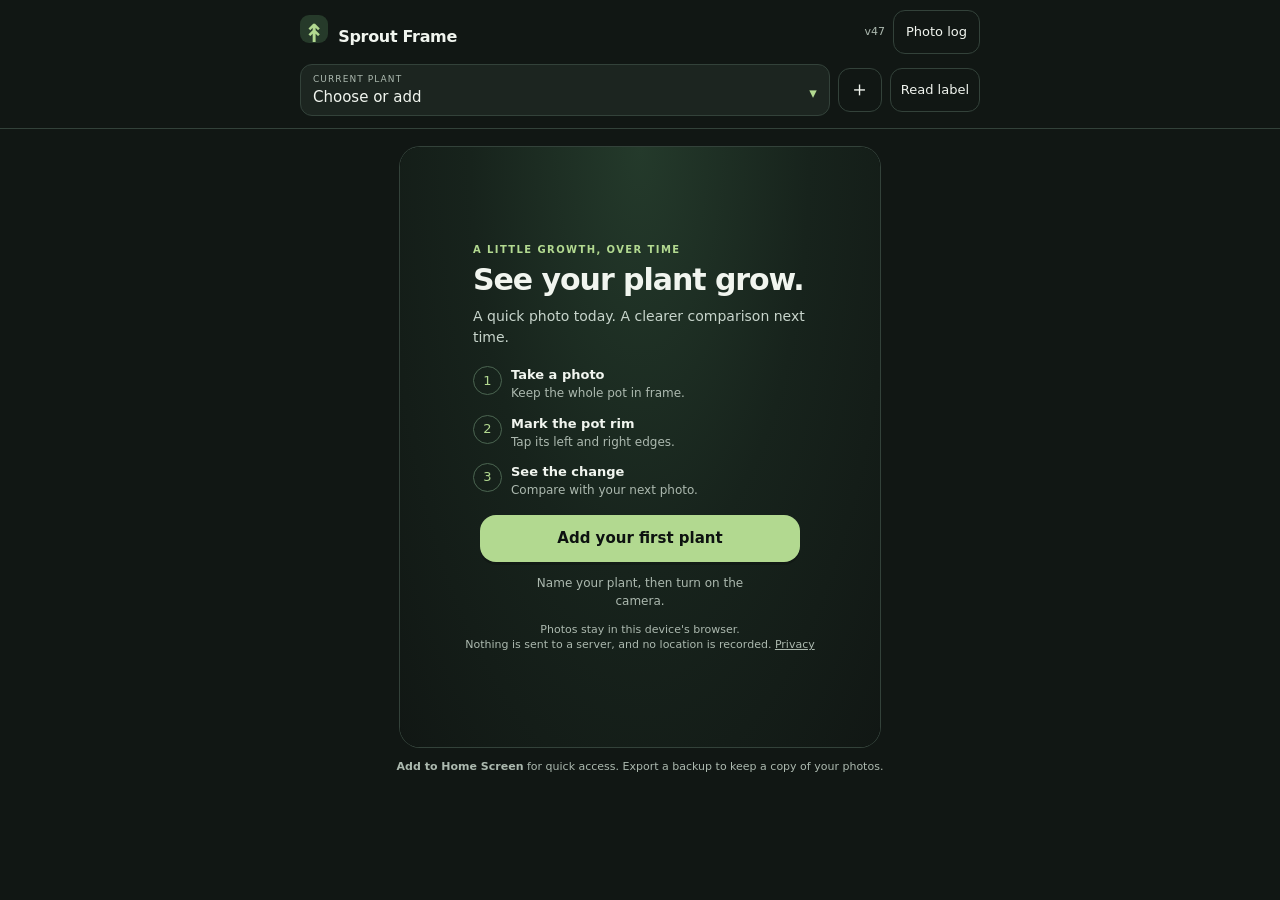
==== commit e24ef22e: "deploy v47" ====
--- a/index.html
+++ b/index.html
@@ -192,6 +192,13 @@
   </div>
   <label class="search-field"><span>Find a plant</span><input id="plantSearch" type="search" placeholder="Search name or code, e.g. AV01" autocomplete="off"></label>
   <p id="plantSearchStatus" class="hint" role="status" aria-live="polite"></p>
+  <details class="tool-panel storage-help">
+    <summary>Missing plants or photos?</summary>
+    <p id="plantStorageInfo" class="hint"></p>
+    <p class="hint">Records belong to the device, browser and site address where you saved them. They do not sync between browsers or devices.</p>
+    <p class="hint">If you used the old address, open it in the same browser and export a backup. Then import that ZIP here.</p>
+    <div class="row btns"><a id="otherAddress" class="ghost-btn" href="https://ghost-cam.altair0622.workers.dev/" target="_blank" rel="noopener">Open old address</a><button id="pickerImport" class="ghost-btn">Import a backup</button></div>
+  </details>
   <div id="plantGrid" class="shots"></div>
 </section>
 
@@ -227,6 +234,16 @@
   </div>
 </section>
 
+<!-- 브라우저 prompt 대신 앱 안에서 입력한다. 취소는 DB에 쓰지 않는다. -->
+<dialog id="textDialog" class="input-dialog" aria-labelledby="textDialogTitle" aria-describedby="textDialogHint">
+  <form method="dialog" id="textForm">
+    <p class="eyebrow">SPROUT FRAME</p>
+    <h2 id="textDialogTitle">Add a plant</h2>
+    <p id="textDialogHint" class="hint"></p>
+    <label class="search-field"><span id="textDialogLabel">Plant name or code</span><input id="textDialogInput" type="text" autocomplete="off" required></label>
+    <div class="row dialog-actions"><button id="textDialogCancel" class="ghost-btn" type="button">Cancel</button><button id="textDialogSave" class="primary" type="submit" value="save">Add plant</button></div>
+  </form>
+</dialog>
 <canvas id="canvas" hidden></canvas>
 <script src="version.js"></script>
 <script src="app.js" type="module"></script>
--- a/style.css
+++ b/style.css
@@ -401,3 +401,16 @@
 #camera:has(#stageMsg[hidden]) #installTip{display:none}
 .controls .install-tip{max-width:none; margin:0; text-align:center; color:var(--dim)}
 .status:empty{display:none}
+
+/* 기본 prompt의 호스트 이름 대신 앱의 입력창을 보여준다. */
+.input-dialog{width:min(440px,calc(100% - 32px)); max-height:calc(100svh - 32px); overflow:auto;
+  border:1px solid var(--line); border-radius:22px; padding:24px; background:var(--panel); color:var(--fg); box-shadow:0 24px 80px #0008}
+.input-dialog::backdrop{background:rgba(5,12,7,.75); backdrop-filter:blur(5px)}
+.input-dialog form{display:grid; gap:16px}
+.input-dialog .eyebrow{margin:0}
+.input-dialog h2{font-size:24px; letter-spacing:-.03em}
+.input-dialog .hint{font-size:13px; line-height:1.5}
+.input-dialog input{background:var(--bg)}
+.dialog-actions{justify-content:flex-end; margin-top:4px}
+.storage-help .hint{margin:0 0 12px}
+.storage-help a.ghost-btn{display:inline-flex; align-items:center; text-decoration:none; font-size:13px}
